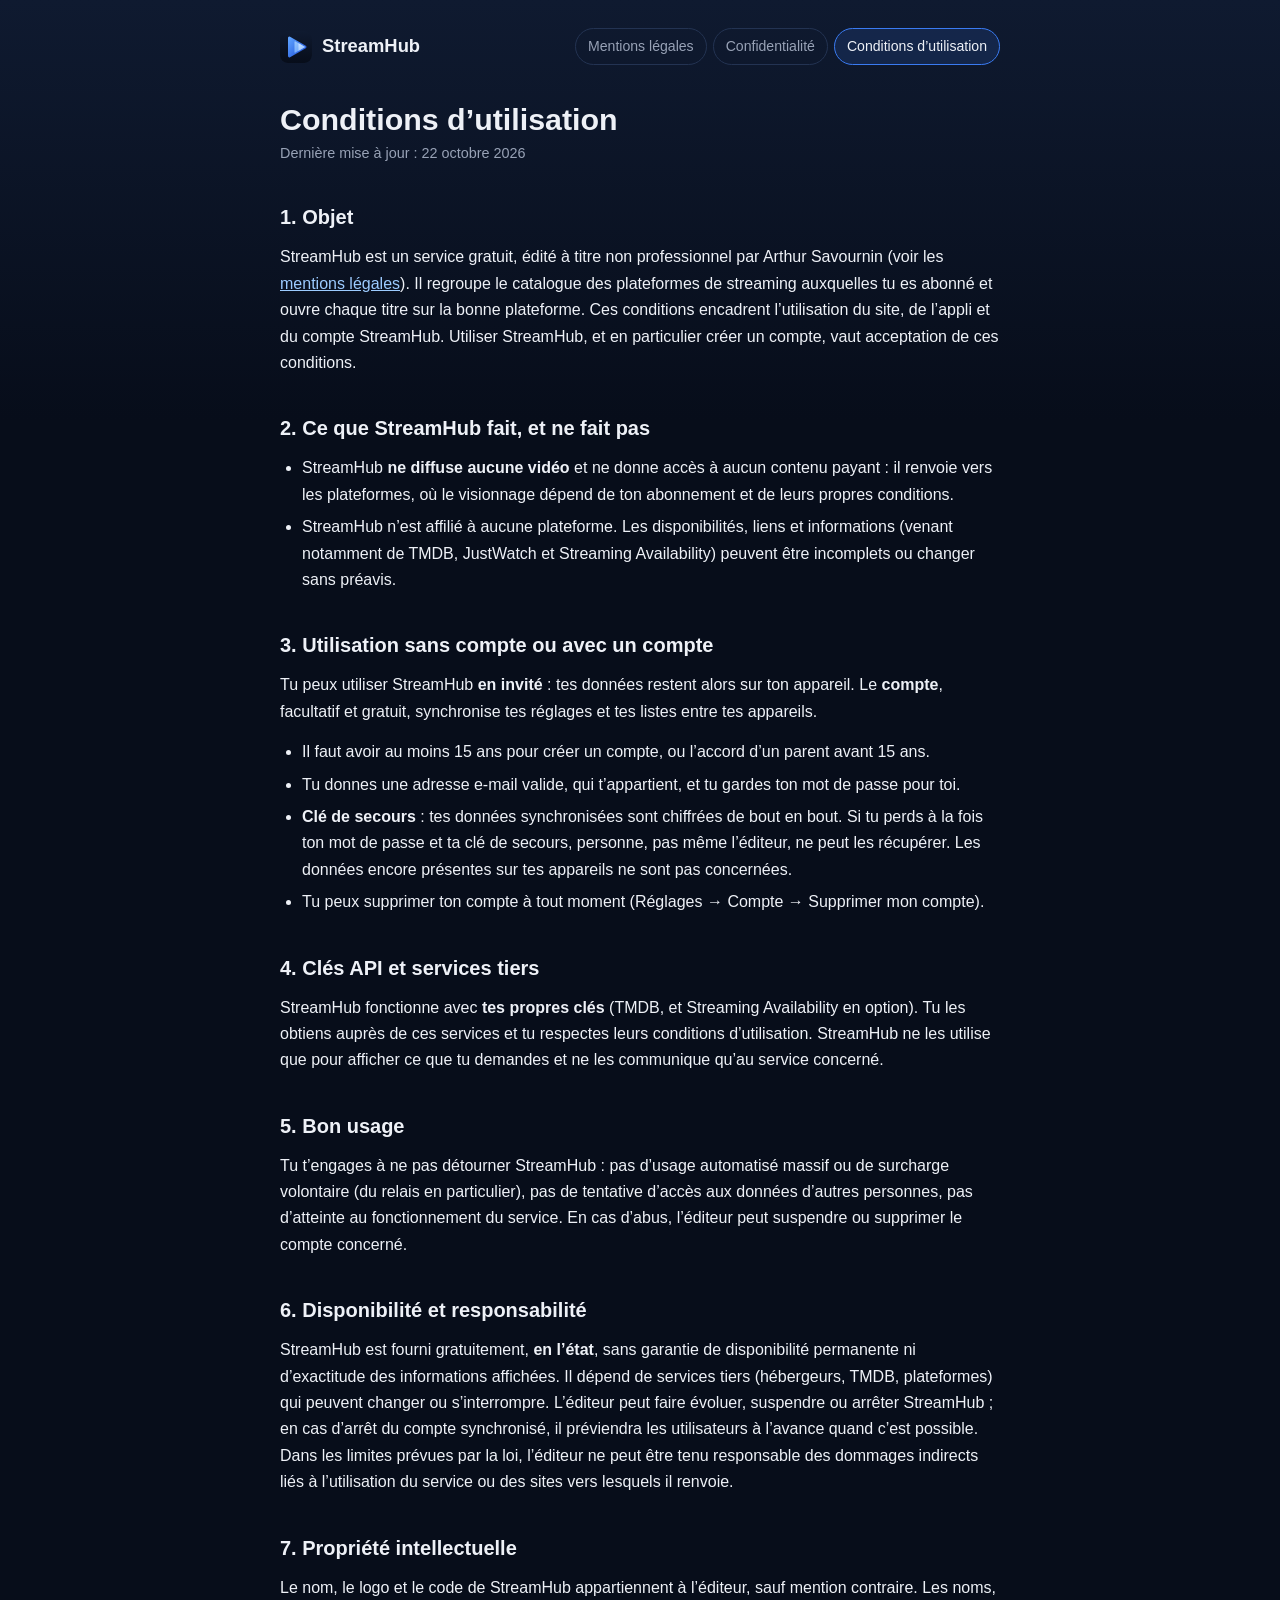
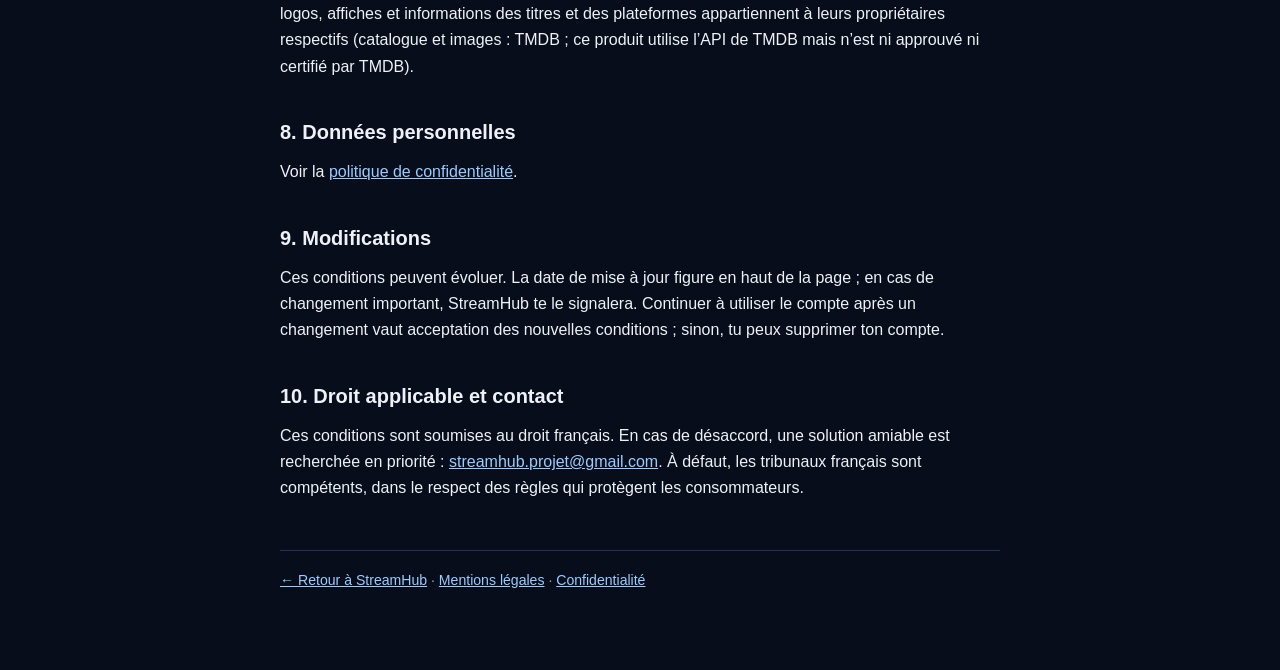
==== conditions.html @ db5f6f17 "StreamHub 2.2.0 : mentions légales, politique de confidentialité et conditions d'utilisation (site e" ====
<!doctype html>
<html lang="fr">
<head>
  <meta charset="utf-8">
  <meta name="viewport" content="width=device-width, initial-scale=1">
  <meta name="theme-color" content="#070d1a">
  <title>Conditions d’utilisation · StreamHub</title>
  <link rel="icon" href="icon.svg?v=3" type="image/svg+xml">
  <link rel="stylesheet" href="legal.css">
</head>
<body>
  <main class="legal">
    <div class="legal-top">
      <a class="brand" href="./"><img src="icon.svg?v=3" alt="" width="32" height="32">StreamHub</a>
      <nav class="legal-nav" aria-label="Pages légales">
        <a href="mentions-legales.html">Mentions légales</a>
        <a href="confidentialite.html">Confidentialité</a>
        <a href="conditions.html" aria-current="page">Conditions d’utilisation</a>
      </nav>
    </div>

    <h1>Conditions d’utilisation</h1>
    <p class="updated">Dernière mise à jour : 22 octobre 2026</p>

    <h2>1. Objet</h2>
    <p>StreamHub est un service gratuit, édité à titre non professionnel par Arthur Savournin (voir les
      <a href="mentions-legales.html">mentions légales</a>). Il regroupe le catalogue des plateformes de streaming
      auxquelles tu es abonné et ouvre chaque titre sur la bonne plateforme. Ces conditions encadrent l’utilisation du
      site, de l’appli et du compte StreamHub. Utiliser StreamHub, et en particulier créer un compte, vaut acceptation de
      ces conditions.</p>

    <h2>2. Ce que StreamHub fait, et ne fait pas</h2>
    <ul>
      <li>StreamHub <strong>ne diffuse aucune vidéo</strong> et ne donne accès à aucun contenu payant : il renvoie vers les
        plateformes, où le visionnage dépend de ton abonnement et de leurs propres conditions.</li>
      <li>StreamHub n’est affilié à aucune plateforme. Les disponibilités, liens et informations (venant notamment de
        TMDB, JustWatch et Streaming Availability) peuvent être incomplets ou changer sans préavis.</li>
    </ul>

    <h2>3. Utilisation sans compte ou avec un compte</h2>
    <p>Tu peux utiliser StreamHub <strong>en invité</strong> : tes données restent alors sur ton appareil. Le
      <strong>compte</strong>, facultatif et gratuit, synchronise tes réglages et tes listes entre tes appareils.</p>
    <ul>
      <li>Il faut avoir au moins 15 ans pour créer un compte, ou l’accord d’un parent avant 15 ans.</li>
      <li>Tu donnes une adresse e-mail valide, qui t’appartient, et tu gardes ton mot de passe pour toi.</li>
      <li><strong>Clé de secours</strong> : tes données synchronisées sont chiffrées de bout en bout. Si tu perds à la fois
        ton mot de passe et ta clé de secours, personne, pas même l’éditeur, ne peut les récupérer. Les données encore
        présentes sur tes appareils ne sont pas concernées.</li>
      <li>Tu peux supprimer ton compte à tout moment (Réglages → Compte → Supprimer mon compte).</li>
    </ul>

    <h2>4. Clés API et services tiers</h2>
    <p>StreamHub fonctionne avec <strong>tes propres clés</strong> (TMDB, et Streaming Availability en option). Tu les
      obtiens auprès de ces services et tu respectes leurs conditions d’utilisation. StreamHub ne les utilise que pour
      afficher ce que tu demandes et ne les communique qu’au service concerné.</p>

    <h2>5. Bon usage</h2>
    <p>Tu t’engages à ne pas détourner StreamHub : pas d’usage automatisé massif ou de surcharge volontaire (du relais en
      particulier), pas de tentative d’accès aux données d’autres personnes, pas d’atteinte au fonctionnement du
      service. En cas d’abus, l’éditeur peut suspendre ou supprimer le compte concerné.</p>

    <h2>6. Disponibilité et responsabilité</h2>
    <p>StreamHub est fourni gratuitement, <strong>en l’état</strong>, sans garantie de disponibilité permanente ni
      d’exactitude des informations affichées. Il dépend de services tiers (hébergeurs, TMDB, plateformes) qui peuvent
      changer ou s’interrompre. L’éditeur peut faire évoluer, suspendre ou arrêter StreamHub ; en cas d’arrêt du compte
      synchronisé, il préviendra les utilisateurs à l’avance quand c’est possible. Dans les limites prévues par la loi,
      l’éditeur ne peut être tenu responsable des dommages indirects liés à l’utilisation du service ou des sites vers
      lesquels il renvoie.</p>

    <h2>7. Propriété intellectuelle</h2>
    <p>Le nom, le logo et le code de StreamHub appartiennent à l’éditeur, sauf mention contraire. Les noms, logos,
      affiches et informations des titres et des plateformes appartiennent à leurs propriétaires respectifs (catalogue et
      images : TMDB ; ce produit utilise l’API de TMDB mais n’est ni approuvé ni certifié par TMDB).</p>

    <h2>8. Données personnelles</h2>
    <p>Voir la <a href="confidentialite.html">politique de confidentialité</a>.</p>

    <h2>9. Modifications</h2>
    <p>Ces conditions peuvent évoluer. La date de mise à jour figure en haut de la page ; en cas de changement important,
      StreamHub te le signalera. Continuer à utiliser le compte après un changement vaut acceptation des nouvelles
      conditions ; sinon, tu peux supprimer ton compte.</p>

    <h2>10. Droit applicable et contact</h2>
    <p>Ces conditions sont soumises au droit français. En cas de désaccord, une solution amiable est recherchée en
      priorité : <a href="mailto:streamhub.projet@gmail.com">streamhub.projet@gmail.com</a>. À défaut, les tribunaux
      français sont compétents, dans le respect des règles qui protègent les consommateurs.</p>

    <p class="legal-foot"><a href="./">← Retour à StreamHub</a> · <a href="mentions-legales.html">Mentions légales</a> ·
      <a href="confidentialite.html">Confidentialité</a></p>
  </main>
</body>
</html>
---- legal.css ----
/* Pages légales (mentions légales, confidentialité, conditions d'utilisation) : mêmes couleurs que le site */
:root {
  --bg: #070d1a;
  --surface: #0e1729;
  --border: #233352;
  --text: #eef1f7;
  --muted: #98a2b6;
  --accent: #3a7bf2;
  --accent-soft: #9ccbff;
  color-scheme: dark;
}
* { box-sizing: border-box; }
body {
  margin: 0;
  background: var(--bg) linear-gradient(180deg, #0f1a30 0%, var(--bg) 420px) no-repeat;
  color: var(--text);
  font: 16px/1.65 -apple-system, BlinkMacSystemFont, "Segoe UI", Roboto, Helvetica, Arial, sans-serif;
  -webkit-text-size-adjust: 100%;
}
.legal { max-width: 760px; margin: 0 auto; padding: 28px 20px 64px; }
.legal-top { display: flex; align-items: center; justify-content: space-between; gap: 12px; flex-wrap: wrap; }
.brand { display: inline-flex; align-items: center; gap: 10px; color: var(--text); font-weight: 700; font-size: 1.15em; text-decoration: none; }
.brand img { border-radius: 8px; }
.legal-nav { display: flex; flex-wrap: wrap; gap: 6px; }
.legal-nav a {
  padding: 6px 12px;
  border: 1px solid var(--border);
  border-radius: 999px;
  color: var(--muted);
  font-size: 0.88em;
  text-decoration: none;
}
.legal-nav a[aria-current="page"] { border-color: var(--accent); color: var(--text); background: rgba(58, 123, 242, 0.14); }
h1 { margin: 36px 0 4px; font-size: 1.9em; line-height: 1.2; }
.updated { margin: 0 0 28px; color: var(--muted); font-size: 0.9em; }
h2 { margin: 36px 0 10px; font-size: 1.25em; }
h3 { margin: 22px 0 6px; font-size: 1.02em; }
p, ul, dl { margin: 0 0 14px; }
ul { padding-left: 22px; }
li { margin-bottom: 6px; }
a { color: var(--accent-soft); }
strong { color: var(--text); }
.card { margin: 14px 0; padding: 16px 18px; background: var(--surface); border: 1px solid var(--border); border-radius: 14px; }
.card p:last-child, .card ul:last-child { margin-bottom: 0; }
.summary { border-color: var(--accent); background: rgba(58, 123, 242, 0.1); }
table { width: 100%; margin: 10px 0 18px; border-collapse: collapse; font-size: 0.93em; }
th, td { padding: 9px 10px; border-bottom: 1px solid var(--border); text-align: left; vertical-align: top; }
th { color: var(--muted); font-weight: 600; }
.table-wrap { overflow-x: auto; }
.legal-foot { margin-top: 48px; padding-top: 18px; border-top: 1px solid var(--border); color: var(--muted); font-size: 0.88em; }
@media (max-width: 560px) {
  body { font-size: 15.5px; }
  h1 { font-size: 1.6em; }
  table { font-size: 0.88em; }
}
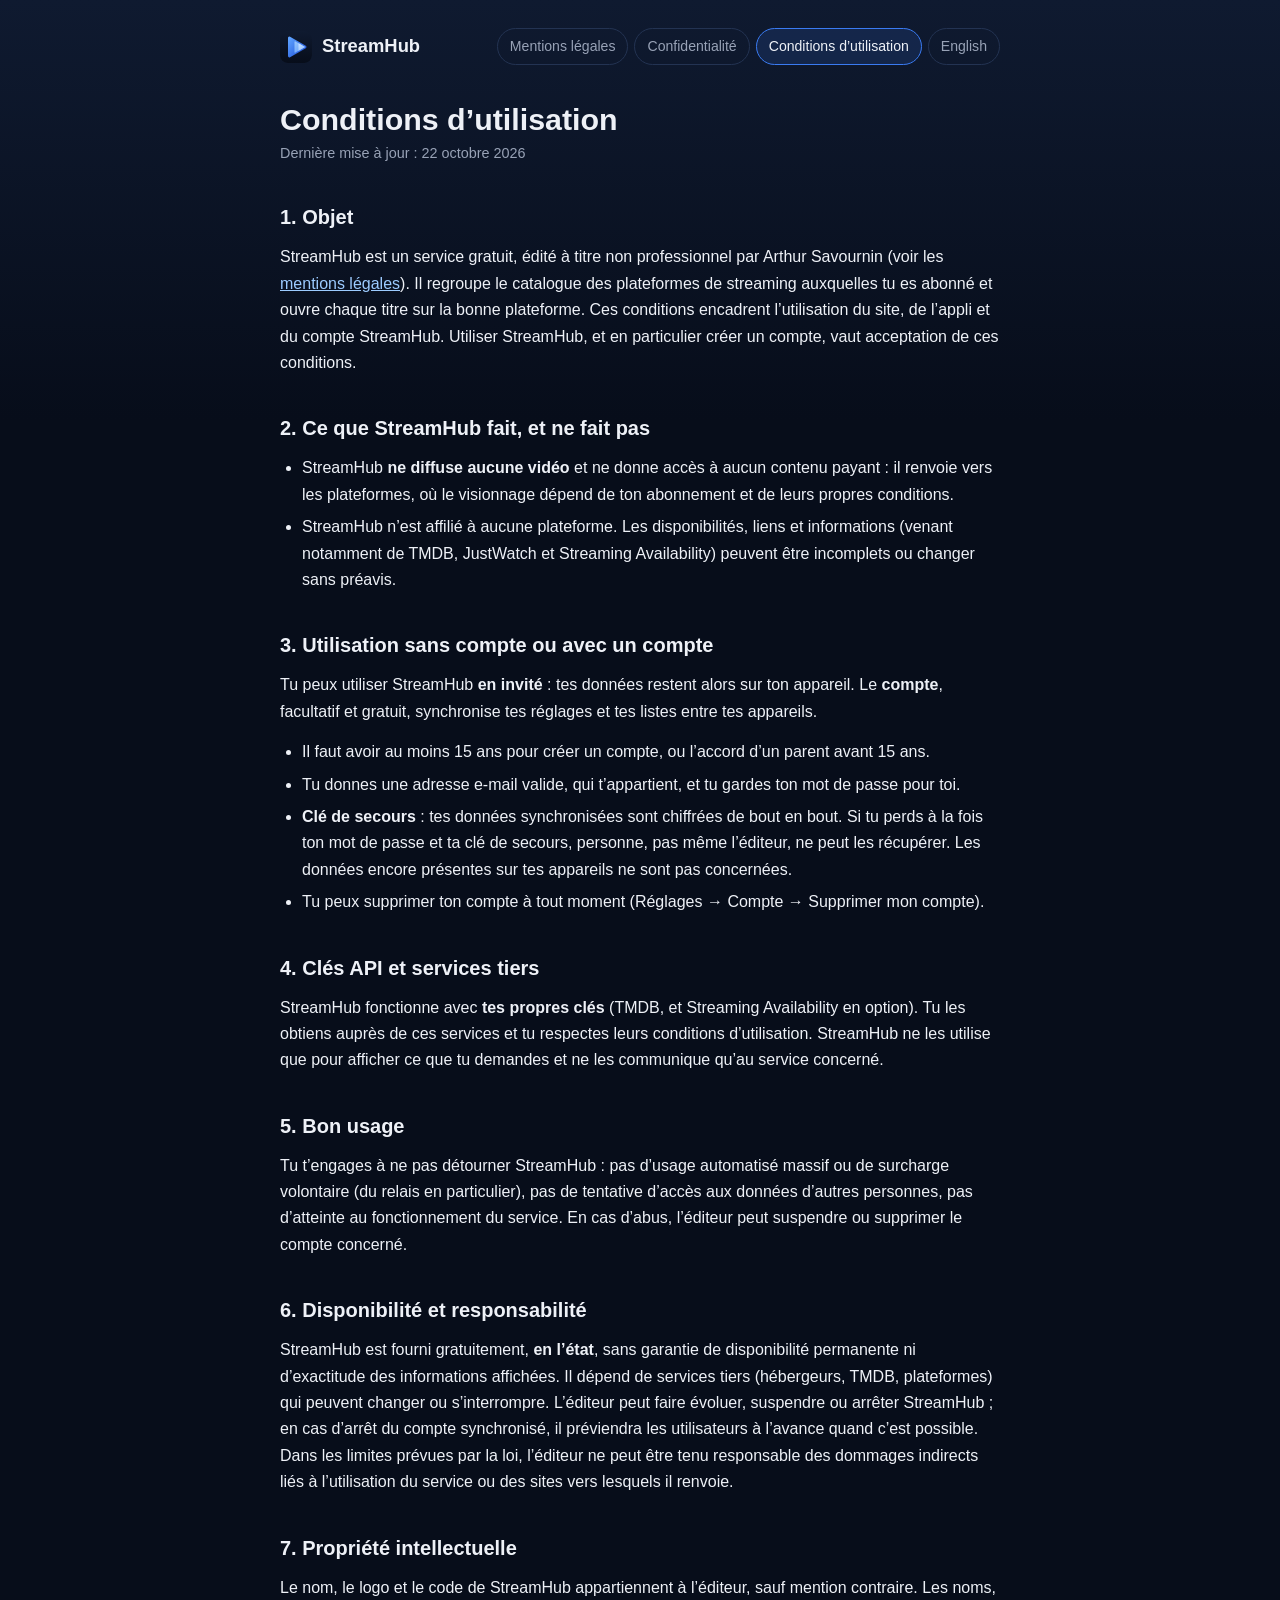
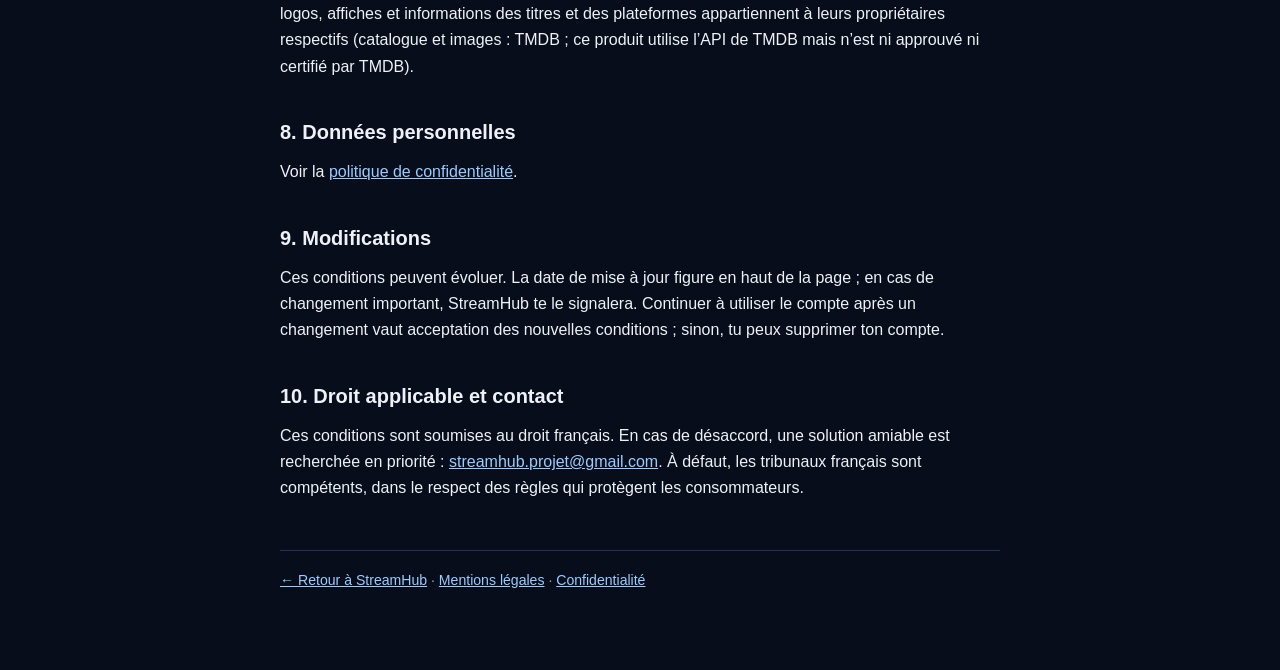
==== commit 0bbe6b5c: "StreamHub 2.7.0 : site en anglais au choix (Réglages → Pays, langue et lecture) : toute l'interface," ====
--- a/conditions.html
+++ b/conditions.html
@@ -2,6 +2,7 @@
 <html lang="fr">
 <head>
   <meta charset="utf-8">
+  <meta http-equiv="Content-Security-Policy" content="default-src 'self'; object-src 'none'; base-uri 'none'; form-action 'none'">
   <meta name="viewport" content="width=device-width, initial-scale=1">
   <meta name="theme-color" content="#070d1a">
   <title>Conditions d’utilisation · StreamHub</title>
@@ -16,6 +17,7 @@
         <a href="mentions-legales.html">Mentions légales</a>
         <a href="confidentialite.html">Confidentialité</a>
         <a href="conditions.html" aria-current="page">Conditions d’utilisation</a>
+        <a href="terms.html" lang="en">English</a>
       </nav>
     </div>
 
